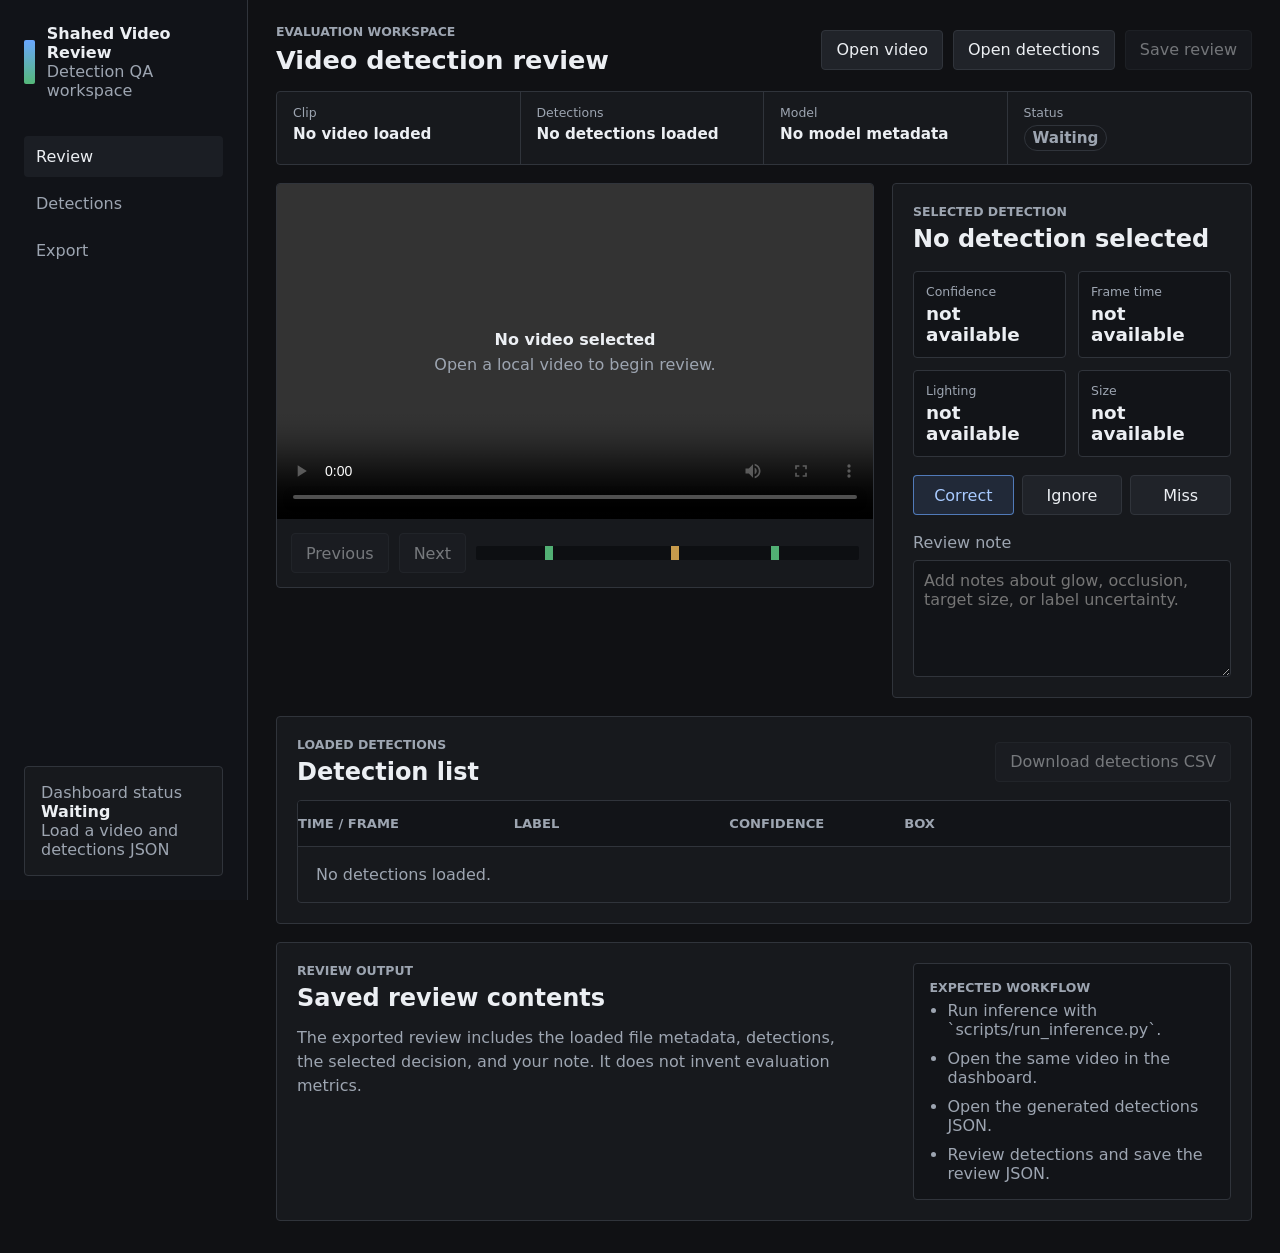
==== dashboard/index.html @ 346cbf7d "Add dashboard review interface" ====
<!doctype html>
<html lang="en">
<head>
  <meta charset="utf-8">
  <meta name="viewport" content="width=device-width, initial-scale=1">
  <title>Shahed Video Review</title>
  <link rel="stylesheet" href="styles.css">
</head>
<body>
  <aside class="sidebar" aria-label="Project navigation">
    <div class="brand">
      <span class="brand-mark" aria-hidden="true"></span>
      <div>
        <strong>Shahed Video Review</strong>
        <span>Detection QA workspace</span>
      </div>
    </div>

    <nav class="nav" aria-label="Dashboard sections">
      <a class="active" href="#review">Review</a>
      <a href="#detections">Detections</a>
      <a href="#export">Export</a>
    </nav>

    <div class="run-card">
      <span class="label">Dashboard status</span>
      <strong id="sidebarStatus">Waiting for files</strong>
      <span class="muted">Load a video and detections JSON</span>
    </div>
  </aside>

  <main class="workspace">
    <header class="topbar">
      <div>
        <p class="eyebrow">Evaluation workspace</p>
        <h1>Video detection review</h1>
      </div>
      <div class="actions">
        <label class="file-control">
          <input id="videoInput" type="file" accept="video/*">
          Open video
        </label>
        <label class="file-control">
          <input id="detectionsInput" type="file" accept="application/json,.json">
          Open detections
        </label>
        <button id="exportJson" type="button">Save review</button>
      </div>
    </header>

    <section class="summary-strip" aria-label="Current run summary">
      <div>
        <span>Clip</span>
        <strong id="summaryClip">No video loaded</strong>
      </div>
      <div>
        <span>Detections</span>
        <strong id="summaryDetections">No detections loaded</strong>
      </div>
      <div>
        <span>Model</span>
        <strong id="summaryModel">No model metadata</strong>
      </div>
      <div>
        <span>Status</span>
        <strong id="summaryStatus" class="status idle">Waiting</strong>
      </div>
    </section>

    <section id="review" class="review-layout">
      <div class="video-panel">
        <div class="video-shell">
          <video id="reviewVideo" controls playsinline></video>
          <canvas id="overlayCanvas" aria-hidden="true"></canvas>
          <div id="emptyVideoState" class="empty-video-state">
            <strong>No video selected</strong>
            <span>Open a local video to begin review.</span>
          </div>
        </div>
        <div class="transport">
          <button id="prevFinding" type="button" title="Previous finding">Previous</button>
          <button id="nextFinding" type="button" title="Next finding">Next</button>
          <div class="timeline" id="timeline" aria-label="Detection timeline"></div>
        </div>
      </div>

      <aside class="inspector" aria-label="Current detection details">
        <div>
          <p class="eyebrow">Selected detection</p>
          <h2 id="findingTitle">No detection selected</h2>
        </div>
        <dl class="detail-grid">
          <div>
            <dt>Confidence</dt>
            <dd id="confidenceValue">0.91</dd>
          </div>
          <div>
            <dt>Frame time</dt>
            <dd id="timeValue">00:04.2</dd>
          </div>
          <div>
            <dt>Lighting</dt>
            <dd id="lightingValue">night / IR</dd>
          </div>
          <div>
            <dt>Size</dt>
            <dd id="sizeValue">28 px</dd>
          </div>
        </dl>

        <div class="decision-row" role="group" aria-label="Review decision">
          <button class="decision active" data-decision="confirm" type="button">Correct</button>
          <button class="decision" data-decision="ignore" type="button">Ignore</button>
          <button class="decision" data-decision="miss" type="button">Miss</button>
        </div>

        <label class="note-field">
          Review note
          <textarea id="reviewNote" rows="5" placeholder="Add notes about glow, occlusion, target size, or label uncertainty."></textarea>
        </label>
      </aside>
    </section>

    <section id="detections" class="content-band">
      <div class="section-heading">
        <div>
          <p class="eyebrow">Loaded detections</p>
          <h2>Detection list</h2>
        </div>
        <button id="exportCsv" type="button">Download detections CSV</button>
      </div>
      <div class="clip-table" role="table" aria-label="Detection table">
        <div class="table-row table-head" role="row">
          <span role="columnheader">Time / frame</span>
          <span role="columnheader">Label</span>
          <span role="columnheader">Confidence</span>
          <span role="columnheader">Box</span>
        </div>
        <div id="detectionRows" class="table-body-empty">No detections loaded.</div>
      </div>
    </section>

    <section id="export" class="content-band split-band">
      <div>
        <p class="eyebrow">Review output</p>
        <h2>Saved review contents</h2>
        <p class="plain-copy">The exported review includes the loaded file metadata, detections, the selected decision, and your note. It does not invent evaluation metrics.</p>
      </div>
      <div class="qa-panel">
        <p class="eyebrow">Expected workflow</p>
        <ul>
          <li>Run inference with `scripts/run_inference.py`.</li>
          <li>Open the same video in the dashboard.</li>
          <li>Open the generated detections JSON.</li>
          <li>Review detections and save the review JSON.</li>
        </ul>
      </div>
    </section>
  </main>

  <script src="app.js"></script>
</body>
</html>
---- dashboard/styles.css ----
:root {
  color-scheme: dark;
  --bg: #101114;
  --panel: #17191d;
  --panel-2: #202329;
  --panel-3: #121418;
  --line: #30343b;
  --text: #eceff3;
  --muted: #9da5b1;
  --accent: #6aa7ff;
  --ok: #55b879;
  --warn: #d2a34f;
  --danger: #d97171;
}

* {
  box-sizing: border-box;
}

html {
  scroll-behavior: smooth;
}

body {
  min-height: 100vh;
  margin: 0;
  display: grid;
  grid-template-columns: 248px minmax(0, 1fr);
  background: var(--bg);
  color: var(--text);
  font-family: Inter, ui-sans-serif, system-ui, -apple-system, BlinkMacSystemFont, "Segoe UI", sans-serif;
  letter-spacing: 0;
}

button,
input,
textarea {
  font: inherit;
}

button,
.file-control {
  min-height: 40px;
  border: 1px solid var(--line);
  border-radius: 4px;
  background: var(--panel-2);
  color: var(--text);
  padding: 0 14px;
  display: inline-flex;
  align-items: center;
  justify-content: center;
  cursor: pointer;
}

button:hover,
.file-control:hover {
  border-color: #596170;
}

button:disabled {
  cursor: not-allowed;
  opacity: 0.45;
}

.sidebar {
  position: sticky;
  top: 0;
  height: 100vh;
  padding: 24px;
  border-right: 1px solid var(--line);
  background: #111318;
}

.brand {
  display: flex;
  gap: 12px;
  align-items: center;
  margin-bottom: 36px;
}

.brand-mark {
  width: 12px;
  height: 44px;
  border-radius: 2px;
  background: linear-gradient(180deg, var(--accent), var(--ok));
}

.brand strong,
.brand span,
.run-card span {
  display: block;
}

.brand span,
.muted,
.metric small,
.label {
  color: var(--muted);
}

.nav {
  display: grid;
  gap: 6px;
}

.nav a {
  color: var(--muted);
  text-decoration: none;
  padding: 11px 12px;
  border-radius: 4px;
}

.nav a.active,
.nav a:hover {
  background: #1b1e24;
  color: var(--text);
}

.run-card {
  position: absolute;
  right: 24px;
  bottom: 24px;
  left: 24px;
  padding: 16px;
  border: 1px solid var(--line);
  border-radius: 4px;
  background: var(--panel);
}

.workspace {
  min-width: 0;
  padding: 24px 28px 32px;
}

.topbar,
.section-heading,
.transport,
.actions {
  display: flex;
  align-items: center;
}

.topbar {
  justify-content: space-between;
  gap: 20px;
  margin-bottom: 16px;
}

.topbar h1,
.section-heading h2,
.inspector h2,
.split-band h2 {
  margin: 0;
}

.topbar h1 {
  font-size: clamp(1.55rem, 2vw, 2.15rem);
  font-weight: 680;
}

.eyebrow {
  margin: 0 0 6px;
  color: var(--muted);
  font-size: 0.78rem;
  font-weight: 700;
  text-transform: uppercase;
}

.summary-strip {
  display: grid;
  grid-template-columns: repeat(4, minmax(0, 1fr));
  gap: 0;
  margin-bottom: 18px;
  border: 1px solid var(--line);
  border-radius: 4px;
  background: var(--panel);
}

.summary-strip div {
  padding: 13px 16px;
  border-right: 1px solid var(--line);
}

.summary-strip div:last-child {
  border-right: 0;
}

.summary-strip span,
.metric span {
  display: block;
  color: var(--muted);
  font-size: 0.78rem;
}

.summary-strip strong {
  display: block;
  margin-top: 5px;
  font-size: 0.95rem;
}

.status {
  display: inline-flex;
  align-items: center;
  width: max-content;
  padding: 3px 8px;
  border-radius: 999px;
  border: 1px solid var(--line);
}

.status.ok {
  color: var(--ok);
  border-color: rgba(85, 184, 121, 0.45);
}

.status.idle {
  color: var(--muted);
}

.status.alert {
  color: var(--danger);
  border-color: rgba(217, 113, 113, 0.45);
}

.actions {
  gap: 10px;
  flex-wrap: wrap;
}

.file-control input {
  position: absolute;
  inline-size: 1px;
  block-size: 1px;
  opacity: 0;
}

.review-layout {
  display: grid;
  grid-template-columns: minmax(0, 1fr) 360px;
  gap: 18px;
  align-items: start;
}

.video-panel,
.inspector,
.metric,
.content-band {
  border: 1px solid var(--line);
  border-radius: 4px;
  background: var(--panel);
}

.video-panel {
  overflow: hidden;
}

.video-shell {
  position: relative;
  aspect-ratio: 16 / 9;
  background: #020305;
}

.empty-video-state {
  position: absolute;
  inset: 0;
  z-index: 1;
  display: grid;
  place-content: center;
  gap: 6px;
  color: var(--muted);
  text-align: center;
}

.empty-video-state strong {
  color: var(--text);
  font-size: 1rem;
}

.empty-video-state[hidden] {
  display: none;
}

video,
canvas {
  position: absolute;
  inset: 0;
  width: 100%;
  height: 100%;
}

video {
  object-fit: contain;
}

canvas {
  pointer-events: none;
}

.transport {
  gap: 10px;
  padding: 14px;
}

.timeline {
  position: relative;
  flex: 1;
  height: 14px;
  border-radius: 2px;
  background: #0d0f12;
  overflow: hidden;
}

.timeline::before {
  content: "";
  position: absolute;
  inset: 0;
  background: linear-gradient(90deg, transparent 0 18%, rgba(85, 184, 121, 0.95) 18% 20%, transparent 20% 51%, rgba(210, 163, 79, 0.95) 51% 53%, transparent 53% 77%, rgba(85, 184, 121, 0.95) 77% 79%, transparent 79%);
}

.inspector {
  padding: 20px;
}

.detail-grid {
  display: grid;
  grid-template-columns: repeat(2, 1fr);
  gap: 12px;
  margin: 18px 0;
}

.detail-grid div {
  padding: 12px;
  border: 1px solid var(--line);
  border-radius: 4px;
  background: var(--panel-3);
}

dt {
  color: var(--muted);
  font-size: 0.78rem;
}

dd {
  margin: 4px 0 0;
  font-size: 1.15rem;
  font-weight: 700;
}

.decision-row {
  display: grid;
  grid-template-columns: repeat(3, 1fr);
  gap: 8px;
  margin-bottom: 18px;
}

.decision.active {
  background: rgba(106, 167, 255, 0.12);
  border-color: rgba(106, 167, 255, 0.65);
  color: #a8caff;
}

.note-field {
  display: grid;
  gap: 8px;
  color: var(--muted);
}

textarea {
  width: 100%;
  resize: vertical;
  border: 1px solid var(--line);
  border-radius: 4px;
  background: var(--panel-3);
  color: var(--text);
  padding: 10px;
}

.metric-grid {
  display: grid;
  grid-template-columns: repeat(4, minmax(0, 1fr));
  gap: 14px;
  margin: 18px 0;
}

.metric {
  padding: 18px;
}

.metric small {
  display: block;
}

.metric strong {
  display: block;
  margin: 8px 0;
  font-size: 1.65rem;
  font-weight: 680;
}

.content-band {
  padding: 20px;
  margin-top: 18px;
}

.section-heading {
  justify-content: space-between;
  gap: 16px;
  margin-bottom: 14px;
}

.clip-table {
  display: grid;
  overflow: hidden;
  border: 1px solid var(--line);
  border-radius: 4px;
}

.table-row {
  width: 100%;
  min-height: 46px;
  display: grid;
  grid-template-columns: 1fr 1fr 0.8fr 1.6fr;
  gap: 12px;
  align-items: center;
  border: 0;
  border-bottom: 1px solid var(--line);
  border-radius: 0;
  background: transparent;
  text-align: left;
}

.table-row:not(.table-head) {
  color: var(--text);
}

.table-row:last-child {
  border-bottom: 0;
}

.table-head {
  background: var(--panel-3);
  color: var(--muted);
  font-size: 0.82rem;
  font-weight: 700;
  text-transform: uppercase;
}

.table-row.selected {
  background: rgba(106, 167, 255, 0.1);
}

.table-body-empty {
  padding: 18px;
  color: var(--muted);
}

.plain-copy {
  max-width: 54ch;
  margin: 14px 0 0;
  color: var(--muted);
  line-height: 1.5;
}

.dot {
  width: 8px;
  height: 8px;
  display: inline-block;
  margin-right: 8px;
  border-radius: 999px;
  vertical-align: 1px;
}

.dot.review {
  background: var(--ok);
}

.dot.warn {
  background: var(--warn);
}

.dot.alert {
  background: var(--danger);
}

.split-band {
  display: grid;
  grid-template-columns: minmax(0, 1.3fr) minmax(280px, 0.7fr);
  gap: 24px;
}

.bar-list {
  display: grid;
  gap: 12px;
  margin-top: 18px;
}

.bar-list div {
  display: grid;
  grid-template-columns: 170px minmax(140px, 1fr) 28px;
  gap: 12px;
  align-items: center;
}

meter {
  width: 100%;
  height: 12px;
}

.qa-panel {
  padding: 16px;
  border: 1px solid var(--line);
  border-radius: 4px;
  background: var(--panel-3);
}

.qa-panel ul {
  margin: 0;
  padding-left: 18px;
  color: var(--muted);
}

.qa-panel li + li {
  margin-top: 10px;
}

@media (max-width: 1050px) {
  body {
    grid-template-columns: 1fr;
  }

  .sidebar {
    position: static;
    height: auto;
    display: grid;
    grid-template-columns: 1fr;
  }

  .run-card {
    position: static;
    margin-top: 18px;
  }

  .review-layout,
  .split-band {
    grid-template-columns: 1fr;
  }

  .metric-grid {
    grid-template-columns: repeat(2, minmax(0, 1fr));
  }

  .summary-strip {
    grid-template-columns: repeat(2, minmax(0, 1fr));
  }

  .summary-strip div:nth-child(2) {
    border-right: 0;
  }

  .summary-strip div:nth-child(-n + 2) {
    border-bottom: 1px solid var(--line);
  }
}

@media (max-width: 680px) {
  .workspace,
  .sidebar {
    padding: 18px;
  }

  .topbar,
  .section-heading {
    align-items: flex-start;
    flex-direction: column;
  }

  .metric-grid {
    grid-template-columns: 1fr;
  }

  .summary-strip {
    grid-template-columns: 1fr;
  }

  .summary-strip div,
  .summary-strip div:nth-child(2) {
    border-right: 0;
    border-bottom: 1px solid var(--line);
  }

  .summary-strip div:last-child {
    border-bottom: 0;
  }

  .table-row {
    grid-template-columns: 1fr;
    gap: 4px;
    padding-block: 12px;
  }

  .bar-list div {
    grid-template-columns: 1fr 32px;
  }

  .bar-list meter {
    grid-column: 1 / -1;
    grid-row: 2;
  }
}
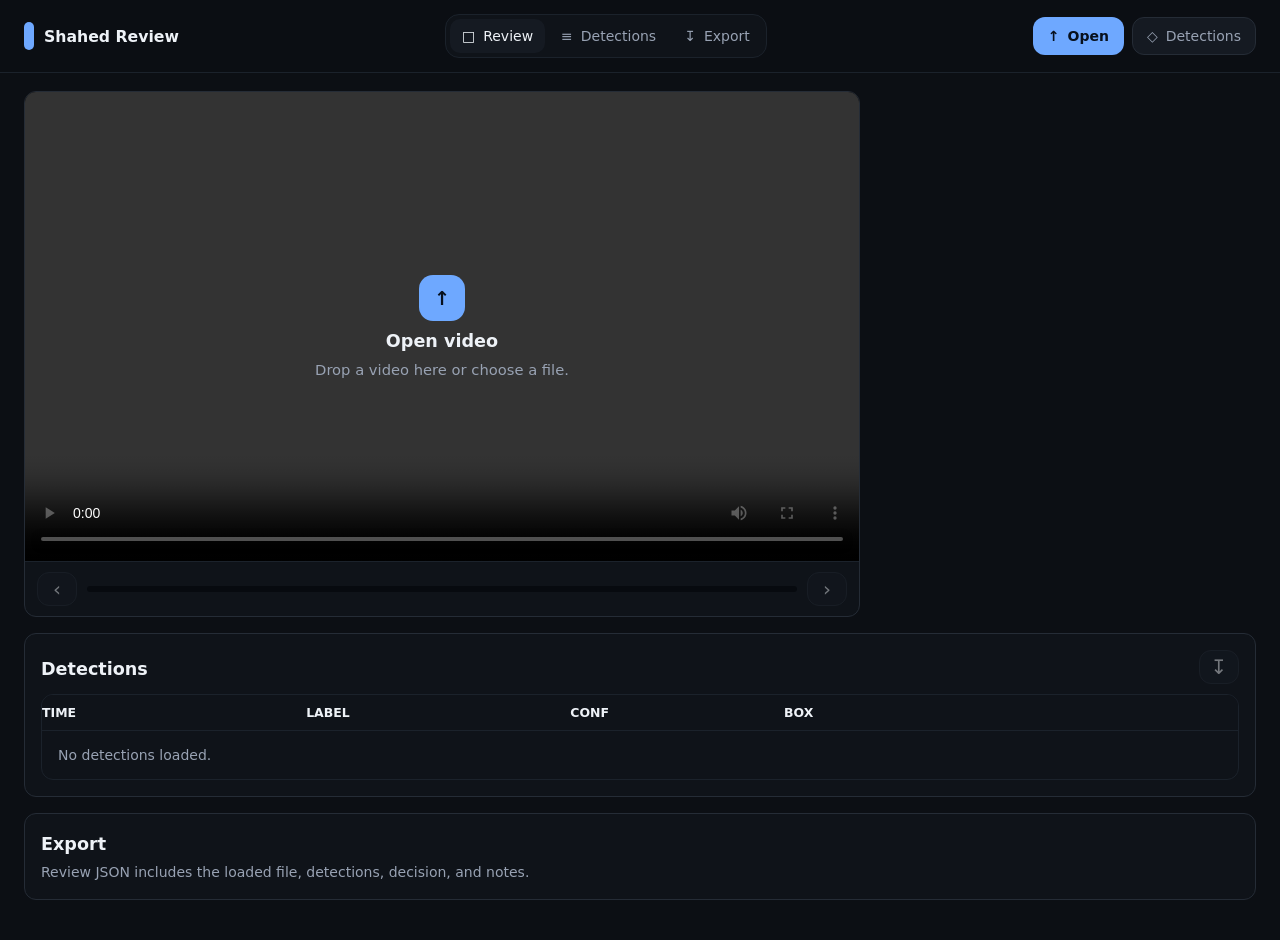
==== commit 096b880a: "Refine dashboard backend and UI" ====
--- a/dashboard/index.html
+++ b/dashboard/index.html
@@ -3,160 +3,134 @@
 <head>
   <meta charset="utf-8">
   <meta name="viewport" content="width=device-width, initial-scale=1">
-  <title>Shahed Video Review</title>
+  <title>Shahed Review</title>
   <link rel="stylesheet" href="styles.css">
 </head>
 <body>
-  <aside class="sidebar" aria-label="Project navigation">
+  <input id="videoInput" class="visually-hidden" type="file" accept="video/*">
+  <input id="detectionsInput" class="visually-hidden" type="file" accept="application/json,.json">
+
+  <header class="appbar">
     <div class="brand">
       <span class="brand-mark" aria-hidden="true"></span>
-      <div>
-        <strong>Shahed Video Review</strong>
-        <span>Detection QA workspace</span>
-      </div>
+      <strong>Shahed Review</strong>
     </div>
 
-    <nav class="nav" aria-label="Dashboard sections">
-      <a class="active" href="#review">Review</a>
-      <a href="#detections">Detections</a>
-      <a href="#export">Export</a>
+    <nav class="tabs" aria-label="Sections">
+      <a class="active" href="#review" title="Review"><span aria-hidden="true">□</span><span>Review</span></a>
+      <a href="#detections" title="Detections"><span aria-hidden="true">≡</span><span>Detections</span></a>
+      <a href="#export" title="Export"><span aria-hidden="true">↧</span><span>Export</span></a>
     </nav>
 
-    <div class="run-card">
-      <span class="label">Dashboard status</span>
-      <strong id="sidebarStatus">Waiting for files</strong>
-      <span class="muted">Load a video and detections JSON</span>
+    <div class="toolbar" aria-label="Actions">
+      <label id="openVideoButton" class="button primary" for="videoInput">
+        <span aria-hidden="true">↑</span>
+        <span>Open</span>
+      </label>
+      <button id="runModel" class="primary" type="button" hidden>
+        <span aria-hidden="true">▶</span>
+        <span>Run</span>
+      </button>
+      <label id="openDetectionsButton" class="button secondary" for="detectionsInput">
+        <span aria-hidden="true">◇</span>
+        <span>Detections</span>
+      </label>
+      <button id="exportJson" class="secondary" type="button" hidden>
+        <span aria-hidden="true">✓</span>
+        <span>Save</span>
+      </button>
     </div>
-  </aside>
+  </header>
 
   <main class="workspace">
-    <header class="topbar">
-      <div>
-        <p class="eyebrow">Evaluation workspace</p>
-        <h1>Video detection review</h1>
-      </div>
-      <div class="actions">
-        <label class="file-control">
-          <input id="videoInput" type="file" accept="video/*">
-          Open video
-        </label>
-        <label class="file-control">
-          <input id="detectionsInput" type="file" accept="application/json,.json">
-          Open detections
-        </label>
-        <button id="exportJson" type="button">Save review</button>
-      </div>
-    </header>
-
-    <section class="summary-strip" aria-label="Current run summary">
-      <div>
-        <span>Clip</span>
-        <strong id="summaryClip">No video loaded</strong>
-      </div>
-      <div>
-        <span>Detections</span>
-        <strong id="summaryDetections">No detections loaded</strong>
-      </div>
-      <div>
-        <span>Model</span>
-        <strong id="summaryModel">No model metadata</strong>
-      </div>
-      <div>
-        <span>Status</span>
-        <strong id="summaryStatus" class="status idle">Waiting</strong>
-      </div>
-    </section>
+    <div id="summaryLine" class="summary-line" hidden>
+      <span id="summaryClip">No video loaded</span>
+      <span aria-hidden="true">·</span>
+      <span><strong id="summaryDetections">0</strong> detections</span>
+      <span aria-hidden="true">·</span>
+      <span id="summaryModel">No model</span>
+      <span aria-hidden="true">·</span>
+      <span id="summaryStatus" class="status idle"><span class="status-dot" aria-hidden="true"></span>Waiting</span>
+    </div>
 
     <section id="review" class="review-layout">
       <div class="video-panel">
-        <div class="video-shell">
+        <div id="videoDropzone" class="video-shell">
           <video id="reviewVideo" controls playsinline></video>
           <canvas id="overlayCanvas" aria-hidden="true"></canvas>
-          <div id="emptyVideoState" class="empty-video-state">
-            <strong>No video selected</strong>
-            <span>Open a local video to begin review.</span>
-          </div>
+          <label id="emptyVideoState" class="empty-video-state" for="videoInput">
+            <span aria-hidden="true">↑</span>
+            <strong>Open video</strong>
+            <small>Drop a video here or choose a file.</small>
+          </label>
         </div>
         <div class="transport">
-          <button id="prevFinding" type="button" title="Previous finding">Previous</button>
-          <button id="nextFinding" type="button" title="Next finding">Next</button>
+          <button id="prevFinding" class="icon-button" type="button" title="Previous finding (Left arrow)">‹</button>
           <div class="timeline" id="timeline" aria-label="Detection timeline"></div>
+          <button id="nextFinding" class="icon-button" type="button" title="Next finding (Right arrow)">›</button>
         </div>
       </div>
 
-      <aside class="inspector" aria-label="Current detection details">
-        <div>
-          <p class="eyebrow">Selected detection</p>
-          <h2 id="findingTitle">No detection selected</h2>
+      <aside id="inspectorPanel" class="inspector" aria-label="Current detection details" hidden>
+        <div class="panel-heading">
+          <span>Selected</span>
+          <h2 id="findingTitle">Select a detection.</h2>
         </div>
-        <dl class="detail-grid">
+        <dl id="detailGrid" class="detail-grid" hidden>
           <div>
             <dt>Confidence</dt>
-            <dd id="confidenceValue">0.91</dd>
+            <dd id="confidenceValue"></dd>
           </div>
           <div>
-            <dt>Frame time</dt>
-            <dd id="timeValue">00:04.2</dd>
+            <dt>Time</dt>
+            <dd id="timeValue"></dd>
           </div>
           <div>
-            <dt>Lighting</dt>
-            <dd id="lightingValue">night / IR</dd>
+            <dt>FPS</dt>
+            <dd id="fpsValue"></dd>
           </div>
           <div>
             <dt>Size</dt>
-            <dd id="sizeValue">28 px</dd>
+            <dd id="sizeValue"></dd>
           </div>
         </dl>
 
         <div class="decision-row" role="group" aria-label="Review decision">
-          <button class="decision active" data-decision="confirm" type="button">Correct</button>
-          <button class="decision" data-decision="ignore" type="button">Ignore</button>
-          <button class="decision" data-decision="miss" type="button">Miss</button>
+          <button class="decision confirm active" data-decision="confirm" type="button">Correct <kbd>C</kbd></button>
+          <button class="decision ignore" data-decision="ignore" type="button">Ignore <kbd>I</kbd></button>
+          <button class="decision miss" data-decision="miss" type="button">Miss <kbd>M</kbd></button>
         </div>
 
         <label class="note-field">
-          Review note
-          <textarea id="reviewNote" rows="5" placeholder="Add notes about glow, occlusion, target size, or label uncertainty."></textarea>
+          Notes
+          <textarea id="reviewNote" rows="5" placeholder="Notes..."></textarea>
         </label>
       </aside>
     </section>
 
     <section id="detections" class="content-band">
       <div class="section-heading">
-        <div>
-          <p class="eyebrow">Loaded detections</p>
-          <h2>Detection list</h2>
-        </div>
-        <button id="exportCsv" type="button">Download detections CSV</button>
+        <h2>Detections</h2>
+        <button id="exportCsv" class="icon-button" type="button" title="Download CSV">↧</button>
       </div>
       <div class="clip-table" role="table" aria-label="Detection table">
         <div class="table-row table-head" role="row">
-          <span role="columnheader">Time / frame</span>
+          <span role="columnheader">Time</span>
           <span role="columnheader">Label</span>
-          <span role="columnheader">Confidence</span>
+          <span role="columnheader">Conf</span>
           <span role="columnheader">Box</span>
         </div>
-        <div id="detectionRows" class="table-body-empty">No detections loaded.</div>
+        <div id="detectionRows" class="table-body-empty">No detections.</div>
       </div>
     </section>
 
-    <section id="export" class="content-band split-band">
-      <div>
-        <p class="eyebrow">Review output</p>
-        <h2>Saved review contents</h2>
-        <p class="plain-copy">The exported review includes the loaded file metadata, detections, the selected decision, and your note. It does not invent evaluation metrics.</p>
-      </div>
-      <div class="qa-panel">
-        <p class="eyebrow">Expected workflow</p>
-        <ul>
-          <li>Run inference with `scripts/run_inference.py`.</li>
-          <li>Open the same video in the dashboard.</li>
-          <li>Open the generated detections JSON.</li>
-          <li>Review detections and save the review JSON.</li>
-        </ul>
-      </div>
+    <section id="export" class="content-band export-band">
+      <h2>Export</h2>
+      <p class="plain-copy">Review JSON includes the loaded file, detections, decision, and notes.</p>
     </section>
   </main>
+
+  <div id="toast" class="toast" role="status" aria-live="polite" hidden></div>
 
   <script src="app.js"></script>
 </body>
--- a/dashboard/styles.css
+++ b/dashboard/styles.css
@@ -1,16 +1,18 @@
 :root {
   color-scheme: dark;
-  --bg: #101114;
-  --panel: #17191d;
-  --panel-2: #202329;
-  --panel-3: #121418;
-  --line: #30343b;
-  --text: #eceff3;
-  --muted: #9da5b1;
-  --accent: #6aa7ff;
-  --ok: #55b879;
-  --warn: #d2a34f;
-  --danger: #d97171;
+  --bg: #0c0f14;
+  --panel: #11151b;
+  --panel-soft: #151a22;
+  --line: #252c36;
+  --line-soft: #1b222b;
+  --text: #eef2f7;
+  --muted: #98a2b3;
+  --accent: #6ea8ff;
+  --accent-strong: #86b8ff;
+  --ok: #59c783;
+  --warn: #d7a84f;
+  --danger: #e06f72;
+  --shadow: 0 18px 48px rgba(0, 0, 0, 0.28);
 }
 
 * {
@@ -24,37 +26,40 @@
 body {
   min-height: 100vh;
   margin: 0;
-  display: grid;
-  grid-template-columns: 248px minmax(0, 1fr);
   background: var(--bg);
   color: var(--text);
   font-family: Inter, ui-sans-serif, system-ui, -apple-system, BlinkMacSystemFont, "Segoe UI", sans-serif;
+  font-size: 14px;
   letter-spacing: 0;
 }
 
 button,
-input,
-textarea {
+textarea,
+input {
   font: inherit;
 }
 
 button,
-.file-control {
-  min-height: 40px;
+.button {
+  min-height: 38px;
   border: 1px solid var(--line);
-  border-radius: 4px;
-  background: var(--panel-2);
+  border-radius: 12px;
+  background: var(--panel-soft);
   color: var(--text);
   padding: 0 14px;
   display: inline-flex;
+  gap: 8px;
   align-items: center;
   justify-content: center;
   cursor: pointer;
+  text-decoration: none;
+  transition: border-color 160ms ease, background 160ms ease, color 160ms ease, opacity 160ms ease;
 }
 
 button:hover,
-.file-control:hover {
-  border-color: #596170;
+.button:hover {
+  border-color: #3a4655;
+  background: #181f28;
 }
 
 button:disabled {
@@ -62,191 +67,172 @@
   opacity: 0.45;
 }
 
-.sidebar {
+[hidden] {
+  display: none !important;
+}
+
+.visually-hidden {
+  position: absolute;
+  width: 1px;
+  height: 1px;
+  overflow: hidden;
+  clip: rect(0 0 0 0);
+  white-space: nowrap;
+}
+
+.primary {
+  border-color: rgba(110, 168, 255, 0.55);
+  background: var(--accent);
+  color: #07101d;
+  font-weight: 650;
+}
+
+.primary:hover {
+  border-color: var(--accent-strong);
+  background: var(--accent-strong);
+}
+
+.secondary {
+  color: var(--muted);
+}
+
+.appbar {
   position: sticky;
   top: 0;
-  height: 100vh;
-  padding: 24px;
-  border-right: 1px solid var(--line);
-  background: #111318;
+  z-index: 10;
+  min-height: 72px;
+  display: grid;
+  grid-template-columns: auto minmax(220px, 1fr) auto;
+  gap: 24px;
+  align-items: center;
+  padding: 14px 24px;
+  border-bottom: 1px solid var(--line-soft);
+  background: rgba(12, 15, 20, 0.92);
+  backdrop-filter: blur(16px);
 }
 
 .brand {
   display: flex;
-  gap: 12px;
-  align-items: center;
-  margin-bottom: 36px;
+  gap: 10px;
+  align-items: center;
+  white-space: nowrap;
 }
 
 .brand-mark {
-  width: 12px;
-  height: 44px;
-  border-radius: 2px;
-  background: linear-gradient(180deg, var(--accent), var(--ok));
-}
-
-.brand strong,
-.brand span,
-.run-card span {
-  display: block;
-}
-
-.brand span,
-.muted,
-.metric small,
-.label {
-  color: var(--muted);
-}
-
-.nav {
-  display: grid;
-  gap: 6px;
-}
-
-.nav a {
+  width: 10px;
+  height: 28px;
+  border-radius: 999px;
+  background: var(--accent);
+}
+
+.brand strong {
+  font-size: 0.98rem;
+  font-weight: 650;
+}
+
+.tabs {
+  display: inline-flex;
+  gap: 4px;
+  justify-self: center;
+  padding: 4px;
+  border: 1px solid var(--line-soft);
+  border-radius: 14px;
+  background: #0f1319;
+}
+
+.tabs a {
+  min-height: 34px;
+  display: inline-flex;
+  gap: 8px;
+  align-items: center;
+  padding: 0 12px;
+  border-radius: 10px;
   color: var(--muted);
   text-decoration: none;
-  padding: 11px 12px;
-  border-radius: 4px;
-}
-
-.nav a.active,
-.nav a:hover {
-  background: #1b1e24;
-  color: var(--text);
-}
-
-.run-card {
-  position: absolute;
-  right: 24px;
-  bottom: 24px;
-  left: 24px;
-  padding: 16px;
-  border: 1px solid var(--line);
-  border-radius: 4px;
-  background: var(--panel);
+}
+
+.tabs a.active,
+.tabs a:hover {
+  background: var(--panel-soft);
+  color: var(--text);
+}
+
+.toolbar {
+  display: flex;
+  gap: 8px;
+  align-items: center;
+  justify-content: flex-end;
+  flex-wrap: wrap;
 }
 
 .workspace {
-  min-width: 0;
-  padding: 24px 28px 32px;
-}
-
-.topbar,
-.section-heading,
-.transport,
-.actions {
+  max-width: 1720px;
+  margin: 0 auto;
+  padding: 18px 24px 40px;
+}
+
+.summary-line {
+  min-height: 32px;
   display: flex;
-  align-items: center;
-}
-
-.topbar {
-  justify-content: space-between;
-  gap: 20px;
-  margin-bottom: 16px;
-}
-
-.topbar h1,
-.section-heading h2,
-.inspector h2,
-.split-band h2 {
-  margin: 0;
-}
-
-.topbar h1 {
-  font-size: clamp(1.55rem, 2vw, 2.15rem);
-  font-weight: 680;
-}
-
-.eyebrow {
-  margin: 0 0 6px;
-  color: var(--muted);
-  font-size: 0.78rem;
-  font-weight: 700;
-  text-transform: uppercase;
-}
-
-.summary-strip {
-  display: grid;
-  grid-template-columns: repeat(4, minmax(0, 1fr));
-  gap: 0;
-  margin-bottom: 18px;
-  border: 1px solid var(--line);
-  border-radius: 4px;
-  background: var(--panel);
-}
-
-.summary-strip div {
-  padding: 13px 16px;
-  border-right: 1px solid var(--line);
-}
-
-.summary-strip div:last-child {
-  border-right: 0;
-}
-
-.summary-strip span,
-.metric span {
-  display: block;
-  color: var(--muted);
-  font-size: 0.78rem;
-}
-
-.summary-strip strong {
-  display: block;
-  margin-top: 5px;
-  font-size: 0.95rem;
+  gap: 9px;
+  align-items: center;
+  margin-bottom: 12px;
+  color: var(--muted);
+  font-size: 0.92rem;
+}
+
+.summary-line strong {
+  color: var(--text);
+  font-weight: 600;
 }
 
 .status {
   display: inline-flex;
-  align-items: center;
-  width: max-content;
-  padding: 3px 8px;
+  gap: 6px;
+  align-items: center;
+  color: var(--muted);
+}
+
+.status-dot {
+  width: 7px;
+  height: 7px;
   border-radius: 999px;
-  border: 1px solid var(--line);
+  background: currentColor;
 }
 
 .status.ok {
   color: var(--ok);
-  border-color: rgba(85, 184, 121, 0.45);
-}
-
-.status.idle {
-  color: var(--muted);
+}
+
+.status.running {
+  color: var(--accent);
 }
 
 .status.alert {
   color: var(--danger);
-  border-color: rgba(217, 113, 113, 0.45);
-}
-
-.actions {
-  gap: 10px;
-  flex-wrap: wrap;
-}
-
-.file-control input {
-  position: absolute;
-  inline-size: 1px;
-  block-size: 1px;
-  opacity: 0;
+}
+
+.status.running::after {
+  content: "...";
+  width: 18px;
+  overflow: hidden;
+  display: inline-block;
+  animation: loading-dots 1.2s steps(4, end) infinite;
 }
 
 .review-layout {
   display: grid;
-  grid-template-columns: minmax(0, 1fr) 360px;
-  gap: 18px;
+  grid-template-columns: minmax(0, 1fr) minmax(320px, 380px);
+  gap: 16px;
   align-items: start;
 }
 
 .video-panel,
-.inspector,
-.metric,
-.content-band {
+.content-band,
+.inspector {
   border: 1px solid var(--line);
-  border-radius: 4px;
-  background: var(--panel);
+  border-radius: 12px;
+  background: rgba(17, 21, 27, 0.72);
 }
 
 .video-panel {
@@ -256,27 +242,13 @@
 .video-shell {
   position: relative;
   aspect-ratio: 16 / 9;
-  background: #020305;
-}
-
-.empty-video-state {
-  position: absolute;
-  inset: 0;
-  z-index: 1;
-  display: grid;
-  place-content: center;
-  gap: 6px;
-  color: var(--muted);
-  text-align: center;
-}
-
-.empty-video-state strong {
-  color: var(--text);
-  font-size: 1rem;
-}
-
-.empty-video-state[hidden] {
-  display: none;
+  min-height: 420px;
+  background: #05070a;
+}
+
+.video-shell.drag-over {
+  outline: 2px solid var(--accent);
+  outline-offset: -8px;
 }
 
 video,
@@ -295,141 +267,219 @@
   pointer-events: none;
 }
 
+.empty-video-state {
+  position: absolute;
+  inset: 0;
+  z-index: 2;
+  display: grid;
+  place-content: center;
+  justify-items: center;
+  gap: 10px;
+  color: var(--muted);
+  text-align: center;
+  cursor: pointer;
+}
+
+.empty-video-state > span {
+  width: 46px;
+  height: 46px;
+  display: grid;
+  place-items: center;
+  border: 1px solid rgba(110, 168, 255, 0.45);
+  border-radius: 14px;
+  background: var(--accent);
+  color: #07101d;
+  font-size: 1.2rem;
+  font-weight: 700;
+}
+
+.empty-video-state strong {
+  color: var(--text);
+  font-size: 1.1rem;
+  font-weight: 650;
+}
+
+.empty-video-state small {
+  font-size: 0.92rem;
+}
+
 .transport {
+  display: grid;
+  grid-template-columns: 40px minmax(0, 1fr) 40px;
   gap: 10px;
-  padding: 14px;
+  align-items: center;
+  padding: 10px 12px;
+  border-top: 1px solid var(--line-soft);
+}
+
+.icon-button {
+  width: 40px;
+  min-height: 34px;
+  padding: 0;
+  font-size: 1.25rem;
 }
 
 .timeline {
   position: relative;
-  flex: 1;
-  height: 14px;
-  border-radius: 2px;
-  background: #0d0f12;
+  height: 6px;
+  border-radius: 999px;
+  background: #070a0f;
   overflow: hidden;
 }
 
-.timeline::before {
-  content: "";
+.timeline-marker {
   position: absolute;
-  inset: 0;
-  background: linear-gradient(90deg, transparent 0 18%, rgba(85, 184, 121, 0.95) 18% 20%, transparent 20% 51%, rgba(210, 163, 79, 0.95) 51% 53%, transparent 53% 77%, rgba(85, 184, 121, 0.95) 77% 79%, transparent 79%);
+  top: 0;
+  width: 3px;
+  height: 100%;
+  border-radius: 999px;
+  background: var(--accent);
+}
+
+.timeline-marker.confirm {
+  background: var(--ok);
+}
+
+.timeline-marker.ignore {
+  background: var(--muted);
+}
+
+.timeline-marker.miss {
+  background: var(--danger);
 }
 
 .inspector {
-  padding: 20px;
+  position: sticky;
+  top: 90px;
+  padding: 16px;
+  box-shadow: var(--shadow);
+}
+
+.panel-heading span,
+dt,
+.note-field,
+.table-head {
+  color: var(--muted);
+  font-size: 0.78rem;
+  font-weight: 600;
+  text-transform: uppercase;
+}
+
+.panel-heading h2,
+.section-heading h2,
+.export-band h2 {
+  margin: 4px 0 0;
+  font-size: 1.1rem;
+  font-weight: 650;
 }
 
 .detail-grid {
   display: grid;
-  grid-template-columns: repeat(2, 1fr);
-  gap: 12px;
-  margin: 18px 0;
+  grid-template-columns: repeat(2, minmax(0, 1fr));
+  gap: 8px;
+  margin: 16px 0;
 }
 
 .detail-grid div {
-  padding: 12px;
-  border: 1px solid var(--line);
-  border-radius: 4px;
-  background: var(--panel-3);
-}
-
-dt {
-  color: var(--muted);
-  font-size: 0.78rem;
+  padding: 10px;
+  border: 1px solid var(--line-soft);
+  border-radius: 12px;
 }
 
 dd {
   margin: 4px 0 0;
-  font-size: 1.15rem;
-  font-weight: 700;
+  font-size: 0.98rem;
+  font-weight: 600;
 }
 
 .decision-row {
   display: grid;
   grid-template-columns: repeat(3, 1fr);
+  gap: 6px;
+  margin: 16px 0;
+  padding: 4px;
+  border: 1px solid var(--line-soft);
+  border-radius: 14px;
+  background: #0f1319;
+}
+
+.decision {
+  min-height: 36px;
+  border-radius: 10px;
+  background: transparent;
+}
+
+.decision kbd {
+  color: var(--muted);
+  font-size: 0.72rem;
+}
+
+.decision.confirm.active {
+  border-color: rgba(89, 199, 131, 0.5);
+  background: rgba(89, 199, 131, 0.14);
+  color: #a7e8bd;
+}
+
+.decision.ignore.active {
+  border-color: rgba(152, 162, 179, 0.5);
+  background: rgba(152, 162, 179, 0.12);
+  color: var(--text);
+}
+
+.decision.miss.active {
+  border-color: rgba(224, 111, 114, 0.5);
+  background: rgba(224, 111, 114, 0.14);
+  color: #f2aaaa;
+}
+
+.note-field {
+  display: grid;
   gap: 8px;
-  margin-bottom: 18px;
-}
-
-.decision.active {
-  background: rgba(106, 167, 255, 0.12);
-  border-color: rgba(106, 167, 255, 0.65);
-  color: #a8caff;
-}
-
-.note-field {
-  display: grid;
-  gap: 8px;
-  color: var(--muted);
 }
 
 textarea {
   width: 100%;
   resize: vertical;
   border: 1px solid var(--line);
-  border-radius: 4px;
-  background: var(--panel-3);
-  color: var(--text);
-  padding: 10px;
-}
-
-.metric-grid {
-  display: grid;
-  grid-template-columns: repeat(4, minmax(0, 1fr));
-  gap: 14px;
-  margin: 18px 0;
-}
-
-.metric {
-  padding: 18px;
-}
-
-.metric small {
-  display: block;
-}
-
-.metric strong {
-  display: block;
-  margin: 8px 0;
-  font-size: 1.65rem;
-  font-weight: 680;
+  border-radius: 12px;
+  background: #0f1319;
+  color: var(--text);
+  padding: 11px;
 }
 
 .content-band {
-  padding: 20px;
-  margin-top: 18px;
+  padding: 16px;
+  margin-top: 16px;
 }
 
 .section-heading {
+  display: flex;
   justify-content: space-between;
-  gap: 16px;
-  margin-bottom: 14px;
+  gap: 12px;
+  align-items: center;
+  margin-bottom: 10px;
 }
 
 .clip-table {
   display: grid;
   overflow: hidden;
-  border: 1px solid var(--line);
-  border-radius: 4px;
+  border: 1px solid var(--line-soft);
+  border-radius: 12px;
 }
 
 .table-row {
   width: 100%;
-  min-height: 46px;
-  display: grid;
-  grid-template-columns: 1fr 1fr 0.8fr 1.6fr;
+  min-height: 42px;
+  display: grid;
+  grid-template-columns: 1fr 1fr 0.8fr 1.8fr;
   gap: 12px;
   align-items: center;
   border: 0;
-  border-bottom: 1px solid var(--line);
+  border-bottom: 1px solid var(--line-soft);
   border-radius: 0;
   background: transparent;
+  color: var(--text);
   text-align: left;
-}
-
-.table-row:not(.table-head) {
-  color: var(--text);
 }
 
 .table-row:last-child {
@@ -437,172 +487,99 @@
 }
 
 .table-head {
-  background: var(--panel-3);
-  color: var(--muted);
-  font-size: 0.82rem;
-  font-weight: 700;
-  text-transform: uppercase;
+  min-height: 36px;
+  background: #0f1319;
 }
 
 .table-row.selected {
-  background: rgba(106, 167, 255, 0.1);
+  background: rgba(110, 168, 255, 0.09);
 }
 
 .table-body-empty {
-  padding: 18px;
+  padding: 16px;
   color: var(--muted);
 }
 
 .plain-copy {
-  max-width: 54ch;
-  margin: 14px 0 0;
+  max-width: 56ch;
+  margin: 8px 0 0;
   color: var(--muted);
   line-height: 1.5;
 }
 
-.dot {
-  width: 8px;
-  height: 8px;
-  display: inline-block;
-  margin-right: 8px;
-  border-radius: 999px;
-  vertical-align: 1px;
-}
-
-.dot.review {
-  background: var(--ok);
-}
-
-.dot.warn {
-  background: var(--warn);
-}
-
-.dot.alert {
-  background: var(--danger);
-}
-
-.split-band {
-  display: grid;
-  grid-template-columns: minmax(0, 1.3fr) minmax(280px, 0.7fr);
-  gap: 24px;
-}
-
-.bar-list {
-  display: grid;
-  gap: 12px;
-  margin-top: 18px;
-}
-
-.bar-list div {
-  display: grid;
-  grid-template-columns: 170px minmax(140px, 1fr) 28px;
-  gap: 12px;
-  align-items: center;
-}
-
-meter {
-  width: 100%;
-  height: 12px;
-}
-
-.qa-panel {
-  padding: 16px;
+.toast {
+  position: fixed;
+  right: 24px;
+  bottom: 24px;
+  z-index: 20;
+  padding: 10px 13px;
   border: 1px solid var(--line);
-  border-radius: 4px;
-  background: var(--panel-3);
-}
-
-.qa-panel ul {
-  margin: 0;
-  padding-left: 18px;
-  color: var(--muted);
-}
-
-.qa-panel li + li {
-  margin-top: 10px;
-}
-
-@media (max-width: 1050px) {
-  body {
+  border-radius: 12px;
+  background: #141a22;
+  color: var(--text);
+  box-shadow: var(--shadow);
+}
+
+@keyframes loading-dots {
+  0% {
+    width: 0;
+  }
+  25% {
+    width: 5px;
+  }
+  50% {
+    width: 10px;
+  }
+  75%,
+  100% {
+    width: 18px;
+  }
+}
+
+@media (max-width: 1180px) {
+  .appbar {
     grid-template-columns: 1fr;
-  }
-
-  .sidebar {
+    justify-items: stretch;
+  }
+
+  .tabs {
+    justify-self: start;
+  }
+
+  .toolbar {
+    justify-content: flex-start;
+  }
+
+  .review-layout {
+    grid-template-columns: 1fr;
+  }
+
+  .inspector {
     position: static;
-    height: auto;
-    display: grid;
-    grid-template-columns: 1fr;
-  }
-
-  .run-card {
-    position: static;
-    margin-top: 18px;
-  }
-
-  .review-layout,
-  .split-band {
-    grid-template-columns: 1fr;
-  }
-
-  .metric-grid {
-    grid-template-columns: repeat(2, minmax(0, 1fr));
-  }
-
-  .summary-strip {
-    grid-template-columns: repeat(2, minmax(0, 1fr));
-  }
-
-  .summary-strip div:nth-child(2) {
-    border-right: 0;
-  }
-
-  .summary-strip div:nth-child(-n + 2) {
-    border-bottom: 1px solid var(--line);
-  }
-}
-
-@media (max-width: 680px) {
+  }
+}
+
+@media (max-width: 720px) {
   .workspace,
-  .sidebar {
-    padding: 18px;
-  }
-
-  .topbar,
-  .section-heading {
-    align-items: flex-start;
-    flex-direction: column;
-  }
-
-  .metric-grid {
-    grid-template-columns: 1fr;
-  }
-
-  .summary-strip {
-    grid-template-columns: 1fr;
-  }
-
-  .summary-strip div,
-  .summary-strip div:nth-child(2) {
-    border-right: 0;
-    border-bottom: 1px solid var(--line);
-  }
-
-  .summary-strip div:last-child {
-    border-bottom: 0;
+  .appbar {
+    padding-inline: 14px;
+  }
+
+  .tabs span + span {
+    display: none;
+  }
+
+  .toolbar {
+    gap: 6px;
+  }
+
+  .video-shell {
+    min-height: 260px;
   }
 
   .table-row {
     grid-template-columns: 1fr;
     gap: 4px;
-    padding-block: 12px;
-  }
-
-  .bar-list div {
-    grid-template-columns: 1fr 32px;
-  }
-
-  .bar-list meter {
-    grid-column: 1 / -1;
-    grid-row: 2;
-  }
-}
+    padding-block: 10px;
+  }
+}
